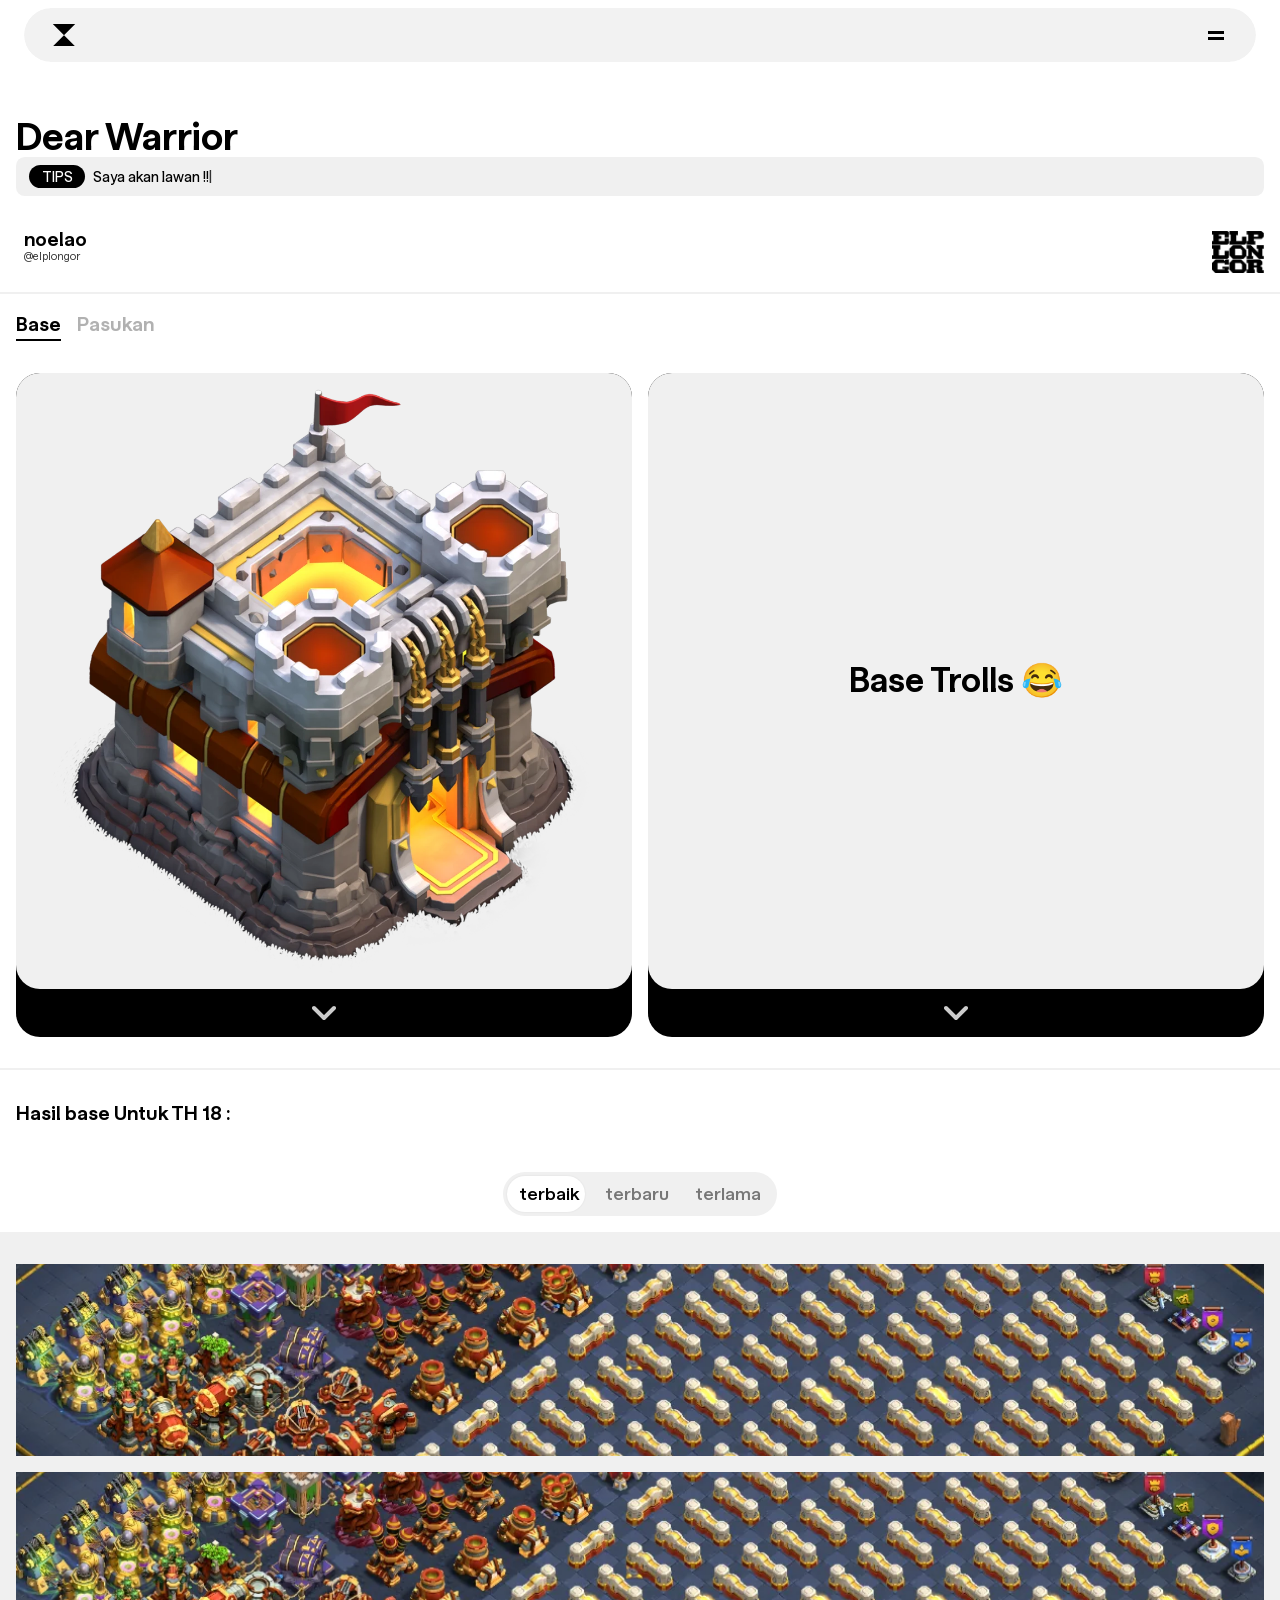
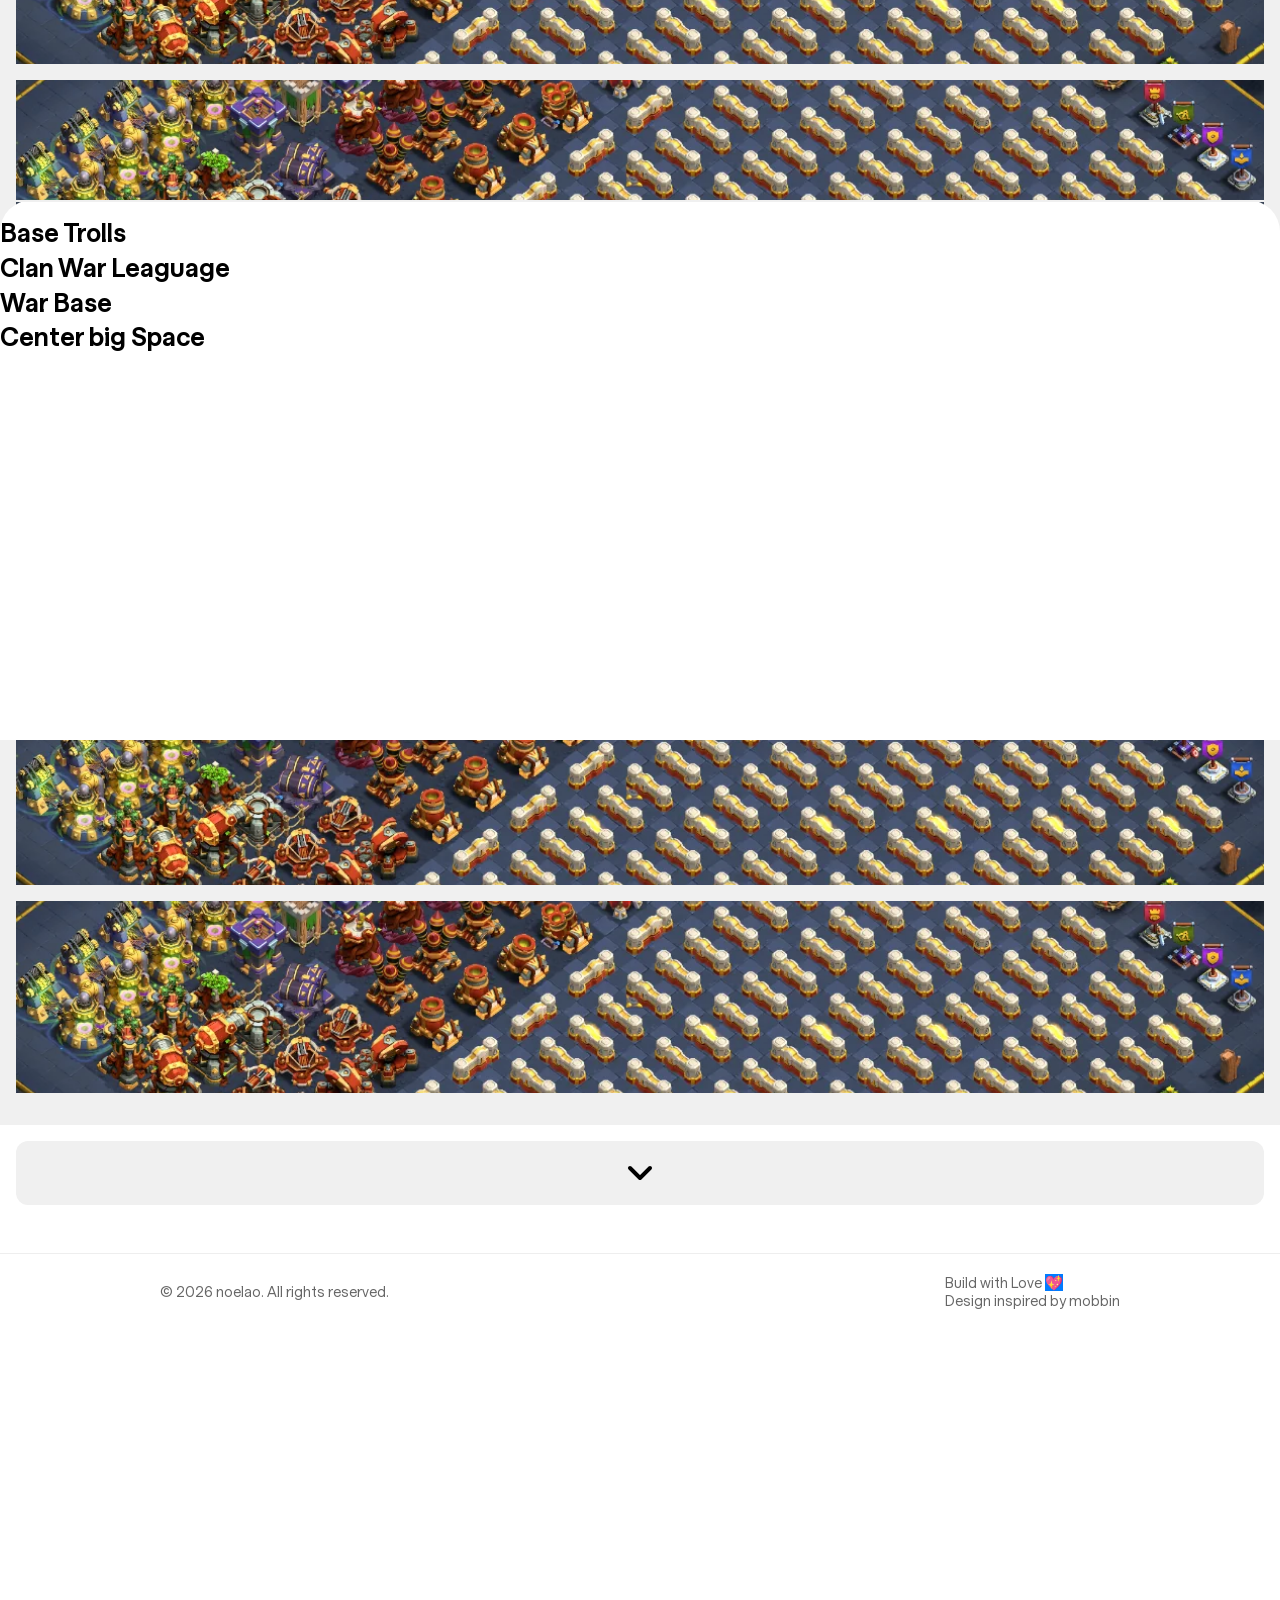
==== base.html @ 8f5bfc6b "update" ====
<!DOCTYPE html>
<html lang="en">
<head>
    <meta charset="UTF-8">
    <meta name="viewport" content="width=device-width, initial-scale=1.0">
    <title>elplongor Base</title>
    <link rel="preload" href="./public/fonts/mobbin.woff2" as="font" type="font/woff2" crossorigin>

    <link rel="stylesheet" href="./public/css/main.css">
    <link rel="stylesheet" href="./public/css/navBar.css">
    <!-- main css -->

<!-- content -->
    <style>
.content {
    .opsi {
        padding: 1rem;
        width: 100%;

        display: flex;
        gap: 1rem;
        .memilihTH {
            flex: 3;
            aspect-ratio: 1;
            background: var(--hitam);
            border-radius: 1.5rem;
            transition: background-color .3s ease;
            .gambarTh {
                box-shadow: 0px 0px 0px 0px rgba(0, 0, 0, 0.3);
                height: 100%;
                width: 100%;
                background-color: var(--silver);
                border-radius: 1.5rem;
                padding: 1rem;
                transition: background-color .3s ease, box-shadow .3s ease;
                img {
                    width: 100%;
                }
            }
            .icon {
                display: flex;
                align-items: center;
                justify-content: center;
                padding: .5rem 0;
                svg {
                    width: 2rem;
                    opacity: .8;
                    transition: stroke .3s ease;
                }
            }
        }
        
        .memilihKategori {
            width: 100%;
            flex: 3;

            display: flex;
            flex-direction: column;
            justify-content: space-between;
            
            background-color: var(--hitam);
            border-radius: 1.5rem;
            transition: background-color .3s ease;
            .tulisan {
                box-shadow: 0px 0px 0px 0px rgba(0, 0, 0, 0.3);

                width: 100%;
                height: 100%;
                display: flex;
                align-items: center;
                justify-content: center;

                background-color: var(--silver);
                border-radius: 1.5rem;
                padding: 1rem;
                transition: background-color .3s ease, box-shadow .3s ease;
                .h1 {
                    font-size: 2.1rem;              
                    line-height: 1.1;
                }
            }
            .icon {

                width: 100%;
                display: flex;
                align-items: center;
                justify-content: center;
                padding: .5rem 0;
                svg {
                    width: 2rem;
                    opacity: .8;
                    transition: stroke .3s ease;
                }
            }
        }
        .sedangMemilih {
            background-color: var(--silver);
            .gambarTh {
                background-color: var(--hitam);
                box-shadow: 0px 0px 15px 0px rgba(0, 0, 0, 0.3);
            }
            .tulisan {
                color: var(--putih);
                background-color: var(--hitam);
                box-shadow: 0px 0px 15px 0px rgba(0, 0, 0, 0.3);
            }
            .icon {
                svg {
                    stroke:var(--hitam);
                }
            }
        }
    }

    .actived {
        height: 8rem !important;
    }
    .pilihanOpsi {
        width: 100%;
        height: 0;
        background-color: var(--hitam);
        position: relative;

        display: flex;
        justify-content: space-between;
        align-items: center;

        transition: height .3s ease;
        .tengah {
            width: 100%;
            height: 100%;
            overflow: hidden;
            display: flex;
            align-items: center;
            
            grid-template-rows: 1fr;
            .kumpulan {
                width: 100%;
                max-width: 100vw;
                height: 8rem;

                overflow-x: scroll;
                width: max-content;

                display: flex;

                gap: 2rem;
                padding: 1rem;
                img {
                    height: 100%;
                    width: auto;
                }
            }
            .kumpulan::-webkit-scrollbar {
                display: none;
            }
        }
        .geser {
            height: 100%;
            display: flex;
            align-items: center;
            opacity: .8;

            position: absolute;
            img {
                width: 2rem;
            }
        }
        .kanan {
            right: 0;
        }
    }
    .pilihanOpsiKategori {
        position: fixed;
        bottom: 0;
        left: 0;
        width: 100%;
        height: 100vh;
        transform: translateY(100%);
        display: flex;
        flex-wrap: wrap;
        gap: 1rem;

        /* 1 angka lebih dari header nav */
        z-index: 11;
        .background {
            width: 100%;
            height: 100%;
            background-color: var(--hitam);
            opacity: 0;
            transition: opacity .3s ease;
        }
        .pilihanKategori2 {
            position: absolute;
            bottom: 0;
            left: 0;
            border-radius: 2rem 2rem 0 0;
            height: 60vh;
            width: 100%;
            background-color: var(--putih);
            transform: translateY(100%);
            transition: transform .3s ease;

            .choice {
                margin-top: 1rem;
                display: flex;
                flex-direction: column;
                gap: .3rem;
            }
        }
    }
    .pilihanOpsiKategoriMuncul {
        transform: translateY(0);
        .background {
            opacity: .7;
        }
        .pilihanKategori2 {
            transform: translateY(0);
            padding: 1rem;
        }
    }
    .garis {
        width: 100%;
        height: 2px;
        background-color: var(--silver);
    }

    .tampilkanHasil {
        width: 100%;
        height: 100%;
        padding: 2rem 1rem;

        .filter {
            margin: 3rem 0 0 0;
            width: 100%;
            display: flex;
            justify-content: center;
            .tengah {
                padding: 1rem 1rem;

                background-color: var(--silver);
                border-radius: 5rem;
                display: flex;
                align-items: center;
                gap: 1.6rem;

                height: 2.8rem;
                position: relative;
                

                .terpilihBg {
                    height: calc(100% - .5rem);
                    width: calc(56px + 1.4rem);

                    border-radius: 3rem;
                    background-color: #fff;
                    position: absolute;
                    left: .2rem;
                    transition: left .3s ease, width .1s ease;
                    
                    box-shadow: 0px 0px 2px 0px rgba(0, 0, 0, 0.092);
                }
                .pilihan {
                    position: relative;
                    opacity: .5;
                    transition: opacity .3s ease;
                    cursor: pointer;
                    h2 {
                        font-weight: 600;
                        font-size: 1.1rem;
                    }
                }
                .terpilih {
                    opacity: 1;
                }
            }
        }
    }
}
    </style>
</head>
<style>
    .selamatDatang {
        width: 100%;
        height: 100%;
        padding: 1rem;
        margin: 3rem 0 0 0;
        font-size: 1.2rem;
        .subTitle {
            width: 100%;
            background-color: var(--silver);
            padding: .5rem .8rem;
            border-radius: 0.55rem;
            display: flex;
            align-items: center;
            gap: .5rem;
            .tips {
                padding: .2rem .8rem;
                border-radius: 0.75rem;
                background-color: var(--hitam);
                color: var(--putih);
                font-size: .9rem;
                font-weight: 500;
            }
            p {
                font-size: .9rem;
                font-weight: 500;
            }
        }
    }
    .elplongor {
        width: 100%;
        padding: 1rem;
        display: flex;
        justify-content: space-between;
        .kiri {
            display: flex;
            gap: .5rem;
            img {
                border-radius: .75rem;
                height: 3rem;
            }
            .keterangan {
                display: flex;
                flex-direction: column;
            }
        }
        .kanan {
            padding: .2rem 0;
            height: 3rem;
            img {
                height: 100%;
            }
        }
    }

    .menu {
        width: 100%;
        padding: 1rem;
        display: flex;
        gap: 1rem;
        .menuan {
            h2 {
                font-size: 1.2rem;
                font-weight: 700;
                padding: .2rem 0;
                opacity: .3;
            }
            .garisBawah {
                width: 100%;
                height: 2px;
                background-color: var(--hitam);
                opacity: 0;
            }
        }
        .active {
            h2 {
                opacity: 1;
            }
            .garisBawah {
                opacity: 1;
            }
        }
    }
</style>

<!-- tampilan mengetik -->
<style>

/* Membuat animasi kursor berkedip */
.kursor {
    display: inline-block;
    color: #333;
    animation: kedip 0.7s infinite;
}

@keyframes kedip {
    0% { opacity: 1; }
    50% { opacity: 0; }
    100% { opacity: 1; }
}
</style>



<body>
    <!-- <header></header> -->

    <div class="navbar">
        <div class="iniNav">
            <div class="iniWarnaNav">
                <div class="atas">
                    <div class="garis"></div>
                </div>
                <div class="bawah">
                    <a href="#" class="logo">
                        <svg xmlns="http://www.w3.org/2000/svg" viewBox="0 0 192 192" width="24" height="24">
                            <path d="M 0 0 H 192 L 0 192 H 192 Z" fill="currentColor"/>
                        </svg>
                    </a>
                    <div class="navMenu">
                        <span></span>
                        <span></span>
                    </div>
                </div>
            </div>
        </div>
    </div>
    <script>
        const navMenu = document.querySelector(".iniWarnaNav .navMenu")
        navMenu.addEventListener("click", function(){
            navMenu.parentElement.parentElement.parentElement.parentElement.classList.toggle("kepencet");
        })
    </script>


    <div class="content">

        <div class="selamatDatang">
            <div class="img">

            </div>
            <h1 style="width: 50%; line-height: 1;">Dear Warrior</h1>
            <div class="subTitle">
                <div class="tips">
                    TIPS
                </div>
                <p class="typewriter">
                    <span id="efek-ngetik" class="teks-ngetik"></span><span class="kursor">|</span>
                </p>
            </div>
        </div>

        <div class="elplongor">
            <div class="kiri">
                <img src="https://yt3.googleusercontent.com/kVU3nSXPI4GtP3y4PNjIyiTTiXXnayz3hlrWbh5JQdtfYrr3AvliDZvqsZVKEV4tF7ePNwrX=s160-c-k-c0x00ffffff-no-rj" alt="">
                <div class="keterangan">
                    <h2>noelao</h2>
                    <small style="opacity: .8;">@elplongor</small>
                </div>
            </div>
            <div class="kanan">
                <img src="./public/image/pp/elplongor.png" alt="">
            </div>
        </div>
        
        <div class="garis"></div>


        <div class="menu">
            <a href="base.html" class="base menuan active">
                <h2>Base</h2>
                <div class="garisBawah"></div>
            </a>
            <a href="pasukan.html" class="base menuan">
                <h2>Pasukan</h2>
                <div class="garisBawah"></div>
            </a>
        </div>

        <div class="opsi">
            <div class="memilihTH">
                <div class="gambarTh">
                    <img src="./public/image/thHd/th11.webp" alt="">
                </div>
                <div class="icon">
                    <svg xmlns="http://www.w3.org/2000/svg" fill="none" viewBox="0 0 24 24" stroke-width="3" stroke="var(--putih)" class="size-6">
                        <path stroke-linecap="round" stroke-linejoin="round" d="m19.5 8.25-7.5 7.5-7.5-7.5" />
                    </svg>
                </div>
            </div>
            <div class="memilihKategori">
                <div class="tulisan">
                    <h1 class="h1">Base Trolls 😂</h1>
                </div>
                <div class="icon">
                    <svg xmlns="http://www.w3.org/2000/svg" fill="none" viewBox="0 0 24 24" stroke-width="3" stroke="var(--putih)" class="size-6">
                        <path stroke-linecap="round" stroke-linejoin="round" d="m19.5 8.25-7.5 7.5-7.5-7.5" />
                    </svg>
                </div>
            </div>
        </div>

        <div class="pilihanOpsi">
            <div class="kiri geser">
                <img src="./public/image/icon/chevron-left.svg" alt="">
            </div>
            <div class="tengah">
                <div class="kumpulan" id="autoScrollBox">
                    <img src="./public/image/th/gambar_hd_1.jpg" alt="">
                    <img src="./public/image/th/gambar_hd_2.jpg" alt="">
                    <img src="./public/image/th/gambar_hd_3.jpg" alt="">
                    <img src="./public/image/th/gambar_hd_4.jpg" alt="">
                    <img src="./public/image/th/gambar_hd_5.jpg" alt="">
                    <img src="./public/image/th/gambar_hd_6.jpg" alt="">
                    <img src="./public/image/th/gambar_hd_7.jpg" alt="">
                    <img src="./public/image/th/gambar_hd_8.jpg" alt="">
                    <img src="./public/image/th/gambar_hd_9.jpg" alt="">
                    <img src="./public/image/th/gambar_hd_10.jpg" alt="">
                    <img src="./public/image/th/gambar_hd_11.jpg" alt="">
                    <img src="./public/image/th/gambar_hd_12.jpg" alt="">
                    <img src="./public/image/th/gambar_hd_13.jpg" alt="">
                    <img src="./public/image/th/gambar_hd_14.jpg" alt="">
                    <img src="./public/image/th/gambar_hd_15.jpg" alt="">
                    <img src="./public/image/th/gambar_hd_16.jpg" alt="">
                    <img src="./public/image/th/gambar_hd_17.jpg" alt="">
                    <img src="./public/image/th/gambar_hd_18.jpg" alt="">
                </div>

                <script>
                    window.addEventListener('load', function() {
                        const scrollBox = document.getElementById('autoScrollBox');
                        const maxScrollWidth = scrollBox.scrollWidth - scrollBox.clientWidth;
                        
                        // Sekarang coba kita scroll, ukuran aslinya pasti sudah terbaca
                        scrollBox.scrollTo({ left: maxScrollWidth*10/18, behavior: 'instant' });
                        
                        // (Opsional) Cek lagi batas maksimalnya di sini, seharusnya sudah ribuan pixel
                        console.log("Batas maksimal setelah load: " + (scrollBox.scrollWidth - scrollBox.clientWidth));
                    });
                </script>

            </div>
            <div class="kanan geser">
                <img src="./public/image/icon/chevron-right.svg" alt="">
            </div>
        </div>
        <br>
        <div class="garis"></div>
        <div class="tampilkanHasil">
            <h2>Hasil base Untuk TH 18 :</h2>
            <div class="filter">
                <div class="tengah">
                    <div class="terpilihBg"></div>
                    <div class="pilihan terbaik terpilih">
                        <h2>terbaik</h2>
                    </div>
                    <div class="pilihan terbaru">
                        <h2>terbaru</h2>
                    </div>
                    <div class="pilihan terlama">
                        <h2>terlama</h2>
                    </div>
                </div>
            </div>
            <script>
                const pilihanFilter = document.querySelectorAll(".filter .tengah .pilihan");
                const terpilihBg= document.querySelector(".filter .tengah .terpilihBg");

                pilihanFilter.forEach((ini, i) => {
                    ini.addEventListener("click", function(){
                        pilihanFilter.forEach((ini) => {
                            ini.classList.remove("terpilih");
                        });

                        ini.classList.add("terpilih");

                        const lebarParent = terpilihBg.parentElement.clientWidth;
                        const lebarClient = ini.clientWidth;
                        console.log(lebarClient);

                        const iInt = parseInt(i);
                        
                        terpilihBg.style.left = `calc(.2rem + (${lebarParent}px - .4rem) * ${i/3})`;
                        terpilihBg.style.width = `calc(${lebarClient}px + 1.4rem)`;

                    });
                });
            </script>

    <style>
        .wrapper {
            margin-top: 1rem;
            width: 100%;
            display: flex;
            flex-direction: column;
            align-items: center;
            justify-content: center;
            gap: 1rem;
            .tiga {
                padding: 2rem 1rem;
                width: calc(100% + 2rem);
                display: flex;
                flex-direction: column;
                align-items: center;
                justify-content: center;
                gap: 1rem;
                background-color: var(--silver);

            }
            .card {
                width: 100%;
                height: 12rem;
                background-color: var(--silver);
                .card-content {
                    width: 100%;
                }

                .skeleton {
                    background: linear-gradient(100deg, var(--silver) 8%, #f9f9f9 18%, var(--silver) 33%);
                    
                    background-size: 200% 100%;
                    
                    animation: 6s shimmer linear infinite;
                }
                .card-content {
                    width: 100%;
                    height: 100%;
                    overflow: hidden;
                    display: flex;
                    align-items: center;
                    justify-content: center;
                    img {
                        width: 100%;
                        object-fit: cover;;
                    }
                }
            }
            .selingan {
                height: 2rem;
            }
            .quote {
                height: max-content;
                padding: 1rem;
                text-align: center;
            }
            .nextData {
                width: 100%;
                display: flex;
                align-items: center;
                justify-content: center;
                .panah {
                    height: 4rem;
                    width: 100%;
                    display: flex;
                    align-items: center;
                    justify-content: center;

                    background-color: var(--silver);
                    border-radius: .75rem;
                    cursor: pointer;

                    svg {
                        height: 2rem;
                    }
                }
            }
        }
        @keyframes shimmer {
        0% {
            background-position: 200% 0;
        }
        100% {
            background-position: -200% 0;
        }
        }
    </style>
            <div class="wrapper">
                <div class="tiga">
                    <div class="card skeleton">
                        <div class="card-content skeleton">
                            <img src="./public/image/base/th17/base.webp" alt="">
                        </div>
                    </div>
                    <a href="#" class="card">
                        <div class="card-content">
                            <img src="./public/image/base/th17/base.webp" alt="">
                        </div>
                    </a>
                    <div class="card">
                        <div class="card-content">
                            <img src="./public/image/base/th17/base.webp" alt="">
                        </div>
                    </div>
                </div>
                <div class="selingan quote">
                    <h2>" Musuhnya musuh adalah teman "</h2>
                    <small>SUN TZU</small>
                </div>
                <div class="selingan card"></div>

                
                <div class="tiga">
                    <div class="card skeleton">
                        <div class="card-content skeleton">
                            <img src="./public/image/base/th17/base.webp" alt="">
                        </div>
                    </div>
                    <a href="#" class="card">
                        <div class="card-content">
                            <img src="./public/image/base/th17/base.webp" alt="">
                        </div>
                    </a>
                    <div class="card">
                        <div class="card-content">
                            <img src="./public/image/base/th17/base.webp" alt="">
                        </div>
                    </div>
                </div>

                <div class="nextData">
                    <div class="panah">
                        <svg xmlns="http://www.w3.org/2000/svg" fill="none" viewBox="0 0 24 24" stroke-width="3" stroke="var(--hitam)" class="size-6">
                            <path stroke-linecap="round" stroke-linejoin="round" d="m19.5 8.25-7.5 7.5-7.5-7.5"></path>
                        </svg>
                    </div>
                </div>
            </div>
        </div>


        <div class="pilihanOpsiKategori">
            <div class="background"></div>
            <div class="pilihanKategori2">
                <div class="garis"></div>
                <div class="choice">
                    <h1>Base Trolls</h1>
                    <h1>Clan War Leaguage</h1>
                    <h1>War Base</h1>
                    <h1>Center big Space</h1>
                </div>
            </div>
        </div>
    </div>


<style>
/* Footer Container */
.main-footer {
    min-height: 50vh;

    width: 100%;
    padding: 20px 0;
    border-top: 1px solid #eeeeee; /* Garis tipis transparan */
    background-color: transparent; /* Mengikuti background body */
    font-family: inherit; /* Menggunakan font utama kamu */
    margin-top: 1rem;

}

.footer-content {
    max-width: 1000px;
    margin: 0 auto;
    display: flex;
    justify-content: space-between;
    align-items: center;
    padding: 0 20px;
    color: #666; /* Warna teks abu-abu minimalis */
    font-size: 0.9rem;
}

/* Styling Efek Mengetik */
.highlight {
    color: #333; /* Warna lebih gelap untuk teks yang diketik */
    font-weight: 600;
}

.cursor {
    color: #007bff; /* Warna kursor (sesuaikan dengan tema kamu) */
    font-weight: bold;
    animation: blink 0.7s infinite;
    background: #007bff;
}

/* Responsif untuk HP */
@media (max-width: 600px) {
    .footer-content {
        flex-direction: column;
        gap: 10px;
        text-align: center;
    }
}
</style>
    <footer class="main-footer">
        <div class="footer-content">
            <div class="footer-left">
                <p>&copy; 2026 noelao. All rights reserved.</p>
            </div>
            
            <div class="footer-right">
                <p>Build with Love <span id="typing-text" class="highlight"></span><span class="cursor">💖</span></p>
                <p>Design inspired by <a target="_blank" href="https://mobbin.com">mobbin</a></p>
            </div>
        </div>
    </footer>

<!-- mengetik -->
<script src="./mengetik.js"></script>

<script>
    const pilihTh = document.querySelector('.memilihTH');
    const pilihanOpsi = document.querySelector('.pilihanOpsi');

    const memilihKategori = document.querySelector('.memilihKategori');
    const pilihanOpsiKategori = document.querySelector('.pilihanOpsiKategori');

    pilihTh.addEventListener("click", function(){
        console.log("pencet");
        pilihTh.classList.toggle('sedangMemilih');
        pilihanOpsi.classList.toggle('actived');
    });

    memilihKategori.addEventListener("click", function(){
        console.log("pencet");
        memilihKategori.classList.toggle('sedangMemilih');
        pilihanOpsiKategori.classList.toggle('pilihanOpsiKategoriMuncul');
    });
    pilihanOpsiKategori.querySelector(".background").addEventListener("click", function(){
        memilihKategori.classList.toggle('sedangMemilih');
        pilihanOpsiKategori.classList.toggle('pilihanOpsiKategoriMuncul');
    });
        


</script>

</body>
</html>
---- public/css/main.css ----
@font-face {
    font-family: mobbin;
    src: url(../fonts/mobbin.woff2);
    font-display: swap;
}

:root {
    --putih:#fff;
    --hitam:#000;
    --silver:#F0F0F0;

    --hitam2:#161A13;
    --hijau:#86DB6B;

    --ungu:#ECE6ED;
    --ungu2:#9D80A3;
    --bgUngu: #FFFDFC;



    --tinggiHeader: 1rem;
}
* {
    padding: 0;
    margin: 0;
    box-sizing: border-box;
}
body {
    font-family: mobbin;
    color: var(--hitam);
    width: 100%;
    height: 100%;
    background-color: var(--putih);

    font-size: .8rem;
}
a {
    text-decoration: none;
    color: inherit;
}


.content {
    height: max-content;
    min-height: 100vh;
    width: 100%;
}
---- public/css/navBar.css ----
.navbar {
    position: sticky;
    top: .5rem;

    width: 100%;
    padding: 0 1.5rem;

    
    z-index: 10;
    height: auto;
    transition: padding .3s ease;
    .iniNav {
        width: 100%;
        border-radius: 1.7rem;
        overflow: hidden;
        
        .iniWarnaNav {
            width: 100%;

            --tw-backdrop-blur: blur(24px);
            backdrop-filter: var(--tw-backdrop-blur);

            background-color: hsl(0 0% 93% / 72%);

            .atas {
                height: 0;
                width: 100%;
                transition: height .3s ease;
                overflow: hidden;
                display: flex;
                align-items: center;
                justify-content: center;

                position: relative;
                .garis {
                    background-color: #ababab;
                    opacity: .6;
                    width: 90%;
                    position: absolute;
                    bottom: 0;
                    height: 2px;
                }
            }
            .bawah {
                height: 3.4rem;
                width: 100%;

                display: flex;
                justify-content: space-between;
                padding: .7rem 1.5rem;
                .logo {
                    height: 100%;
                    aspect-ratio: 1;
                    display: flex;
                    align-items: center;
                    justify-content: center;
                    svg {
                        height: 70%;
                    }
                }
                .navMenu {
                    padding: .5rem;
                    height: 100%;
                    aspect-ratio: 1;
                    display: flex;
                    flex-direction: column;
                    justify-content: space-evenly;
                    span {
                        width: 100%;
                        height: 3px;
                        background-color: #000;
                        transition: transform .3s ease;
                    }
                }
            }
        }
    }
}

.kepencet {
    padding: 0 .5rem;
    .iniNav {
        .iniWarnaNav {
            .atas {
                height: 5.5rem;
            }
            .bawah {
                .navMenu {
                    span:nth-child(1) {
                        transform: rotate(30deg);
                    }
                    span:nth-child(2) {
                        transform: rotate(30deg);
                    }
                }
            }
        }
    }
}
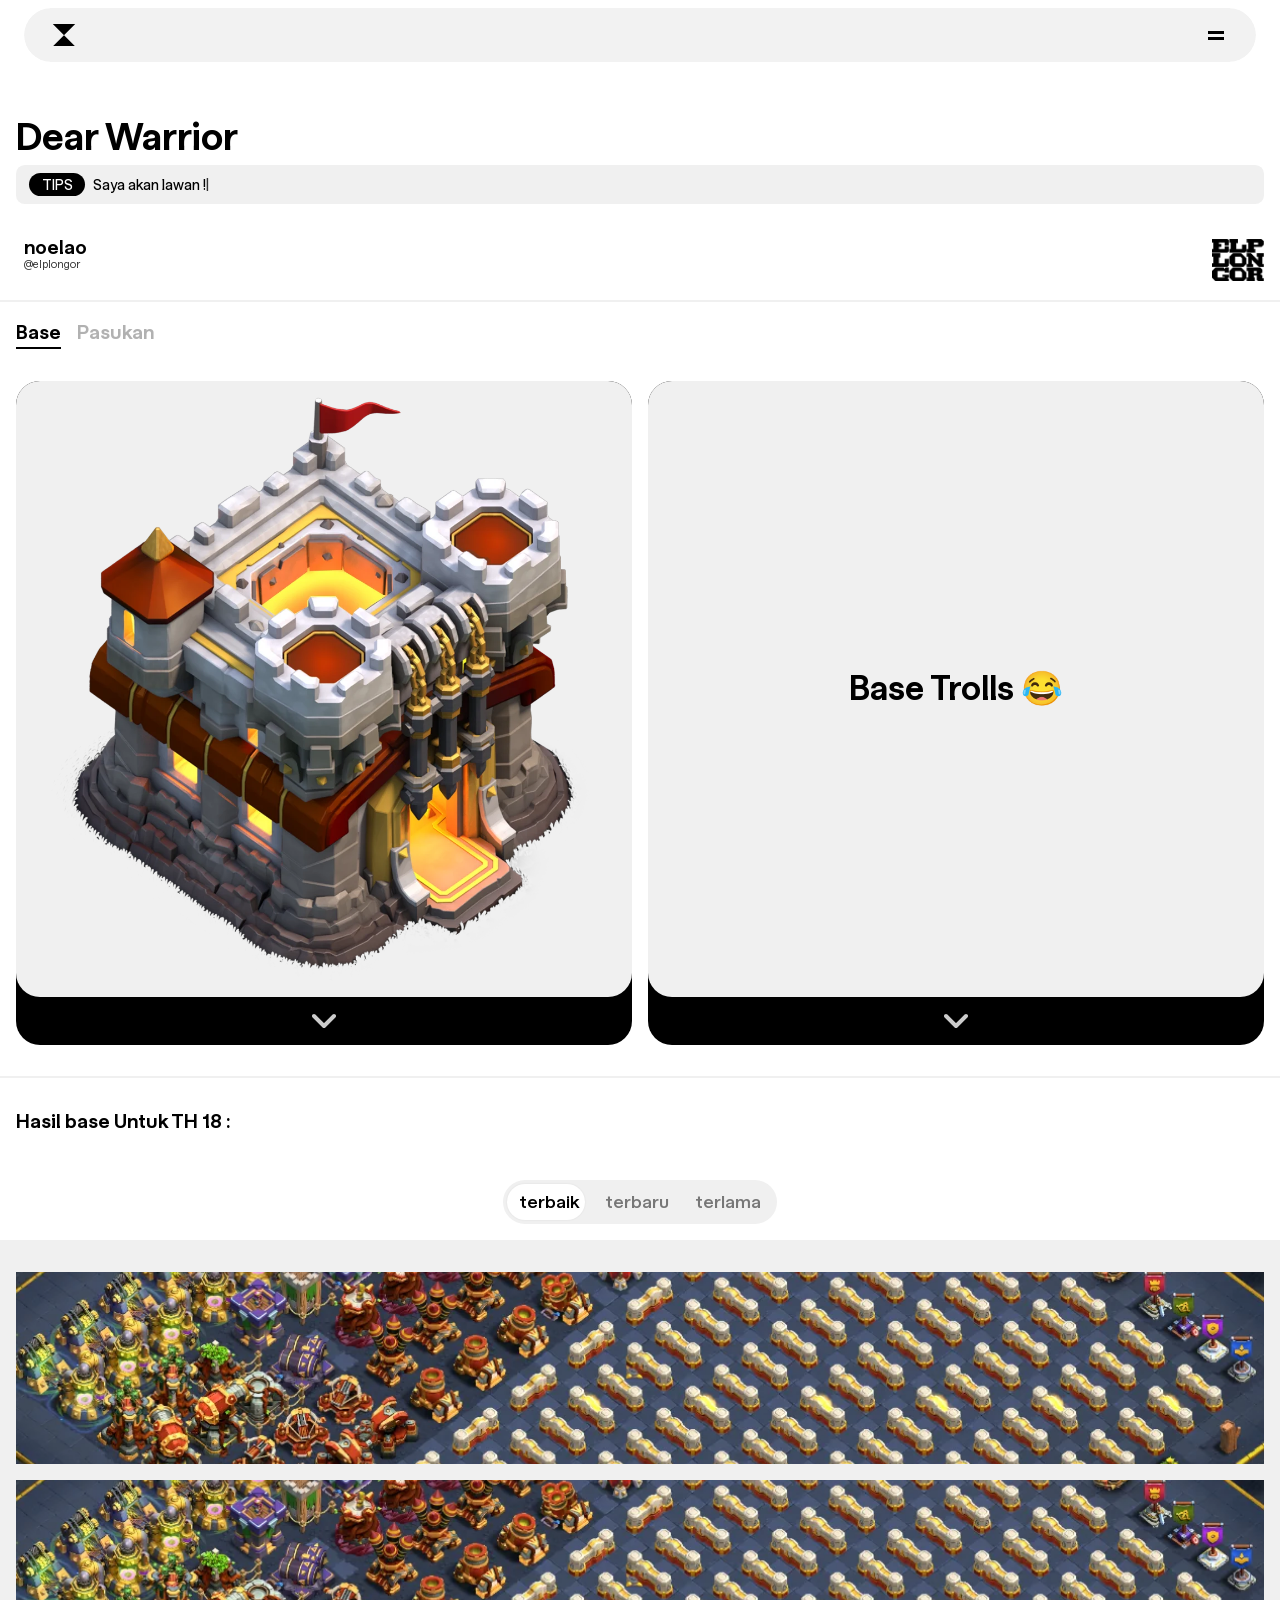
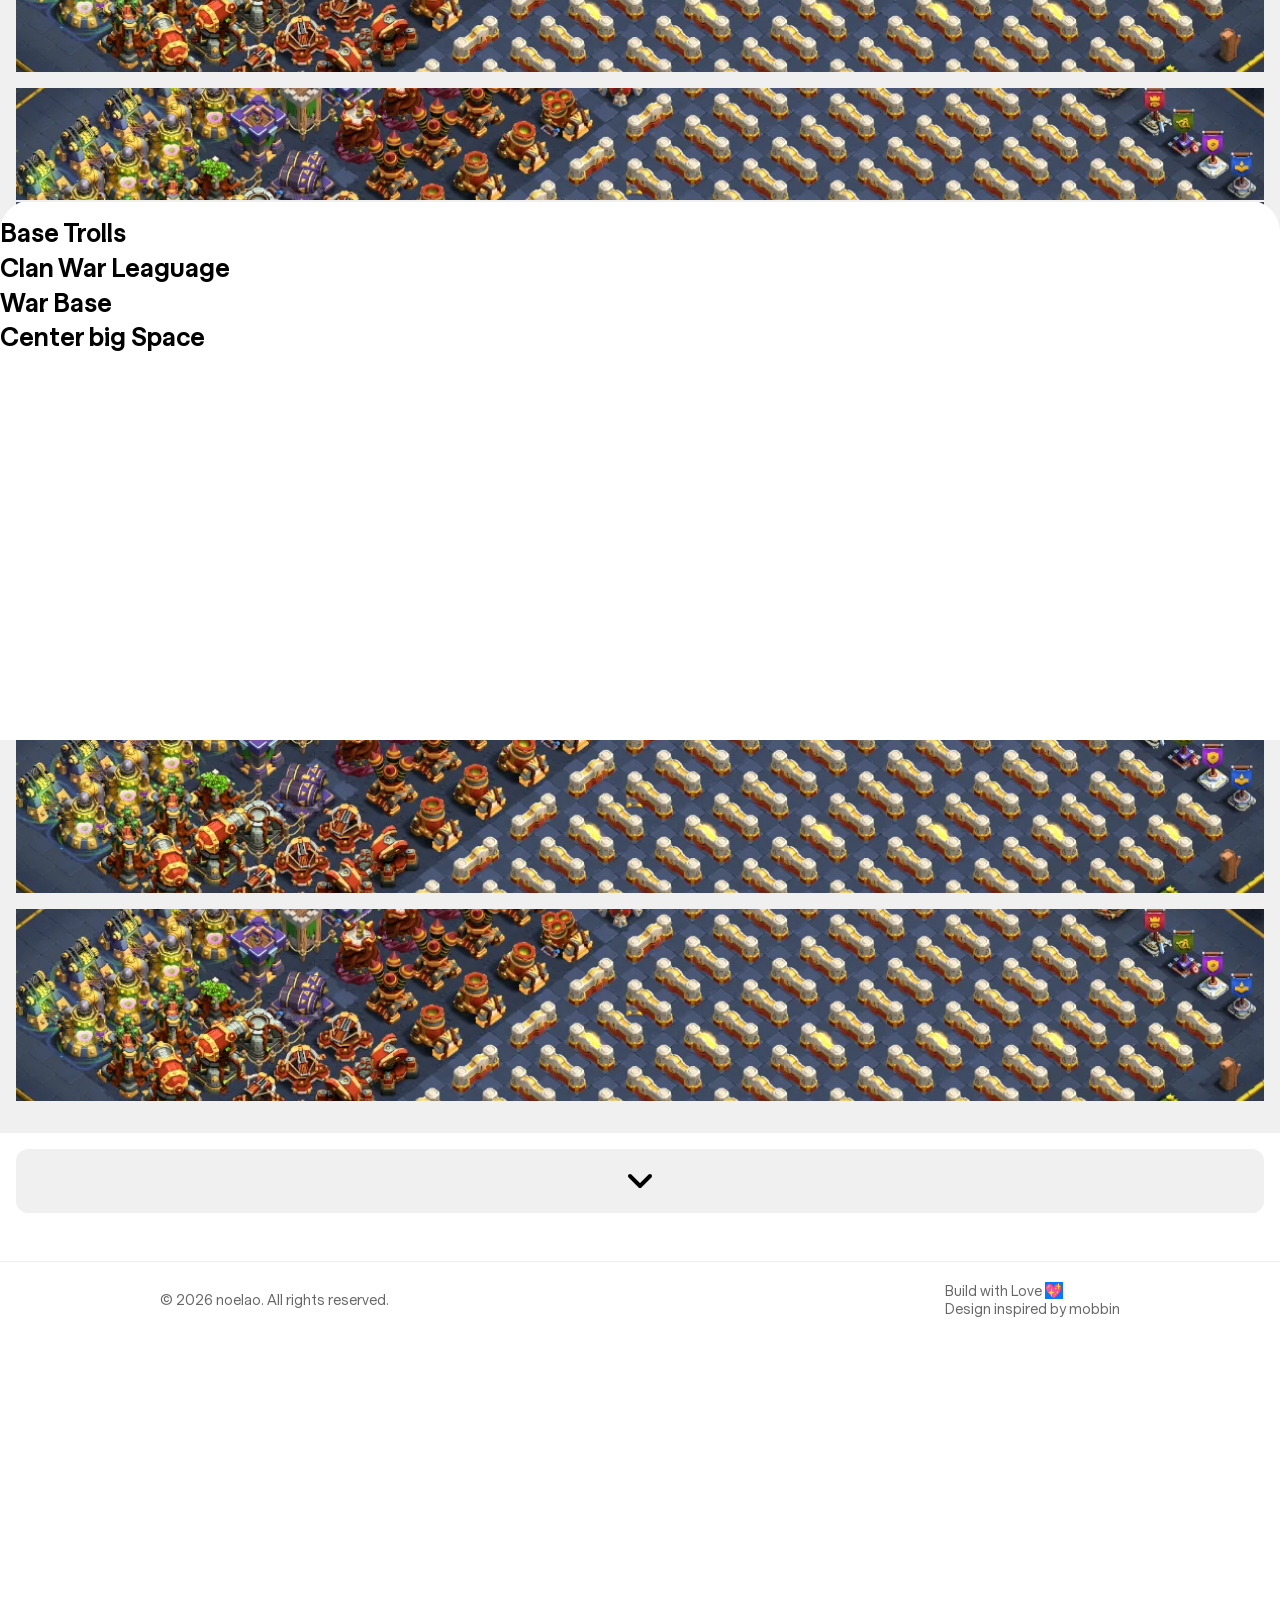
==== commit 0fca0f93: "update" ====
--- a/base.html
+++ b/base.html
@@ -340,6 +340,7 @@
         display: flex;
         gap: 1rem;
         .menuan {
+            scroll-margin-top: 5rem;
             h2 {
                 font-size: 1.2rem;
                 font-weight: 700;
@@ -393,7 +394,7 @@
                     <div class="garis"></div>
                 </div>
                 <div class="bawah">
-                    <a href="#" class="logo">
+                    <a href="index.html" class="logo">
                         <svg xmlns="http://www.w3.org/2000/svg" viewBox="0 0 192 192" width="24" height="24">
                             <path d="M 0 0 H 192 L 0 192 H 192 Z" fill="currentColor"/>
                         </svg>
@@ -417,10 +418,7 @@
     <div class="content">
 
         <div class="selamatDatang">
-            <div class="img">
-
-            </div>
-            <h1 style="width: 50%; line-height: 1;">Dear Warrior</h1>
+            <h1 style="width: 50%; line-height: 1; margin-bottom: .5rem;" class="muncul">Dear Warrior</h1>
             <div class="subTitle">
                 <div class="tips">
                     TIPS
@@ -448,11 +446,11 @@
 
 
         <div class="menu">
-            <a href="base.html" class="base menuan active">
+            <a href="base.html#base" class="base tombol menuan active" id="base">
                 <h2>Base</h2>
                 <div class="garisBawah"></div>
             </a>
-            <a href="pasukan.html" class="base menuan">
+            <a href="pasukan.html#pasukan" class="base tombol menuan" id="pasukan">
                 <h2>Pasukan</h2>
                 <div class="garisBawah"></div>
             </a>
@@ -527,18 +525,19 @@
         </div>
         <br>
         <div class="garis"></div>
+
         <div class="tampilkanHasil">
             <h2>Hasil base Untuk TH 18 :</h2>
             <div class="filter">
                 <div class="tengah">
                     <div class="terpilihBg"></div>
-                    <div class="pilihan terbaik terpilih">
+                    <div class="pilihan tombol terbaik terpilih">
                         <h2>terbaik</h2>
                     </div>
-                    <div class="pilihan terbaru">
+                    <div class="pilihan tombol terbaru">
                         <h2>terbaru</h2>
                     </div>
-                    <div class="pilihan terlama">
+                    <div class="pilihan tombol terlama">
                         <h2>terlama</h2>
                     </div>
                 </div>
@@ -644,6 +643,9 @@
                         height: 2rem;
                     }
                 }
+                .panah:active {
+                    scale: .9;
+                }
             }
         }
         @keyframes shimmer {
@@ -699,7 +701,7 @@
                 </div>
 
                 <div class="nextData">
-                    <div class="panah">
+                    <div class="panah tombol">
                         <svg xmlns="http://www.w3.org/2000/svg" fill="none" viewBox="0 0 24 24" stroke-width="3" stroke="var(--hitam)" class="size-6">
                             <path stroke-linecap="round" stroke-linejoin="round" d="m19.5 8.25-7.5 7.5-7.5-7.5"></path>
                         </svg>
@@ -709,6 +711,7 @@
         </div>
 
 
+        <!-- menu kategori yg muncul dari bawah -->
         <div class="pilihanOpsiKategori">
             <div class="background"></div>
             <div class="pilihanKategori2">
@@ -721,6 +724,7 @@
                 </div>
             </div>
         </div>
+
     </div>
 
 
--- a/public/css/main.css
+++ b/public/css/main.css
@@ -26,6 +26,9 @@
     margin: 0;
     box-sizing: border-box;
 }
+*:focus {
+    outline: none;
+}
 body {
     font-family: mobbin;
     color: var(--hitam);
@@ -38,7 +41,56 @@
 a {
     text-decoration: none;
     color: inherit;
+    -webkit-tap-highlight-color:transparent;
 }
+
+
+/* css tambahan */
+.tombol {
+    cursor: pointer;
+    -webkit-tap-highlight-color:transparent;
+}
+
+@keyframes efekMasuk {
+    from {
+        opacity: 0;
+        transform: translateY(1rem);
+    }
+    to {
+        opacity: 1;
+        transform: translateY(0);
+    }
+}
+@keyframes efekMasuk2 {
+    from {
+        opacity: 0;
+        transform: translateY(-2rem);
+    }
+    to {
+        opacity: 1;
+        transform: translateY(0);
+    }
+}
+@keyframes efekMasuk3 {
+    from {
+        opacity: 0;
+    }
+    to {
+        opacity: 1;
+    }
+}
+.muncul {
+    animation: efekMasuk 0.5s ease-out forwards;
+}
+.muncul2 {
+    animation: efekMasuk2 0.6s ease-out forwards;
+}
+.muncul3 {
+    animation: efekMasuk3 0.4s ease-out forwards;
+}
+
+
+/* batas */
 
 
 .content {
